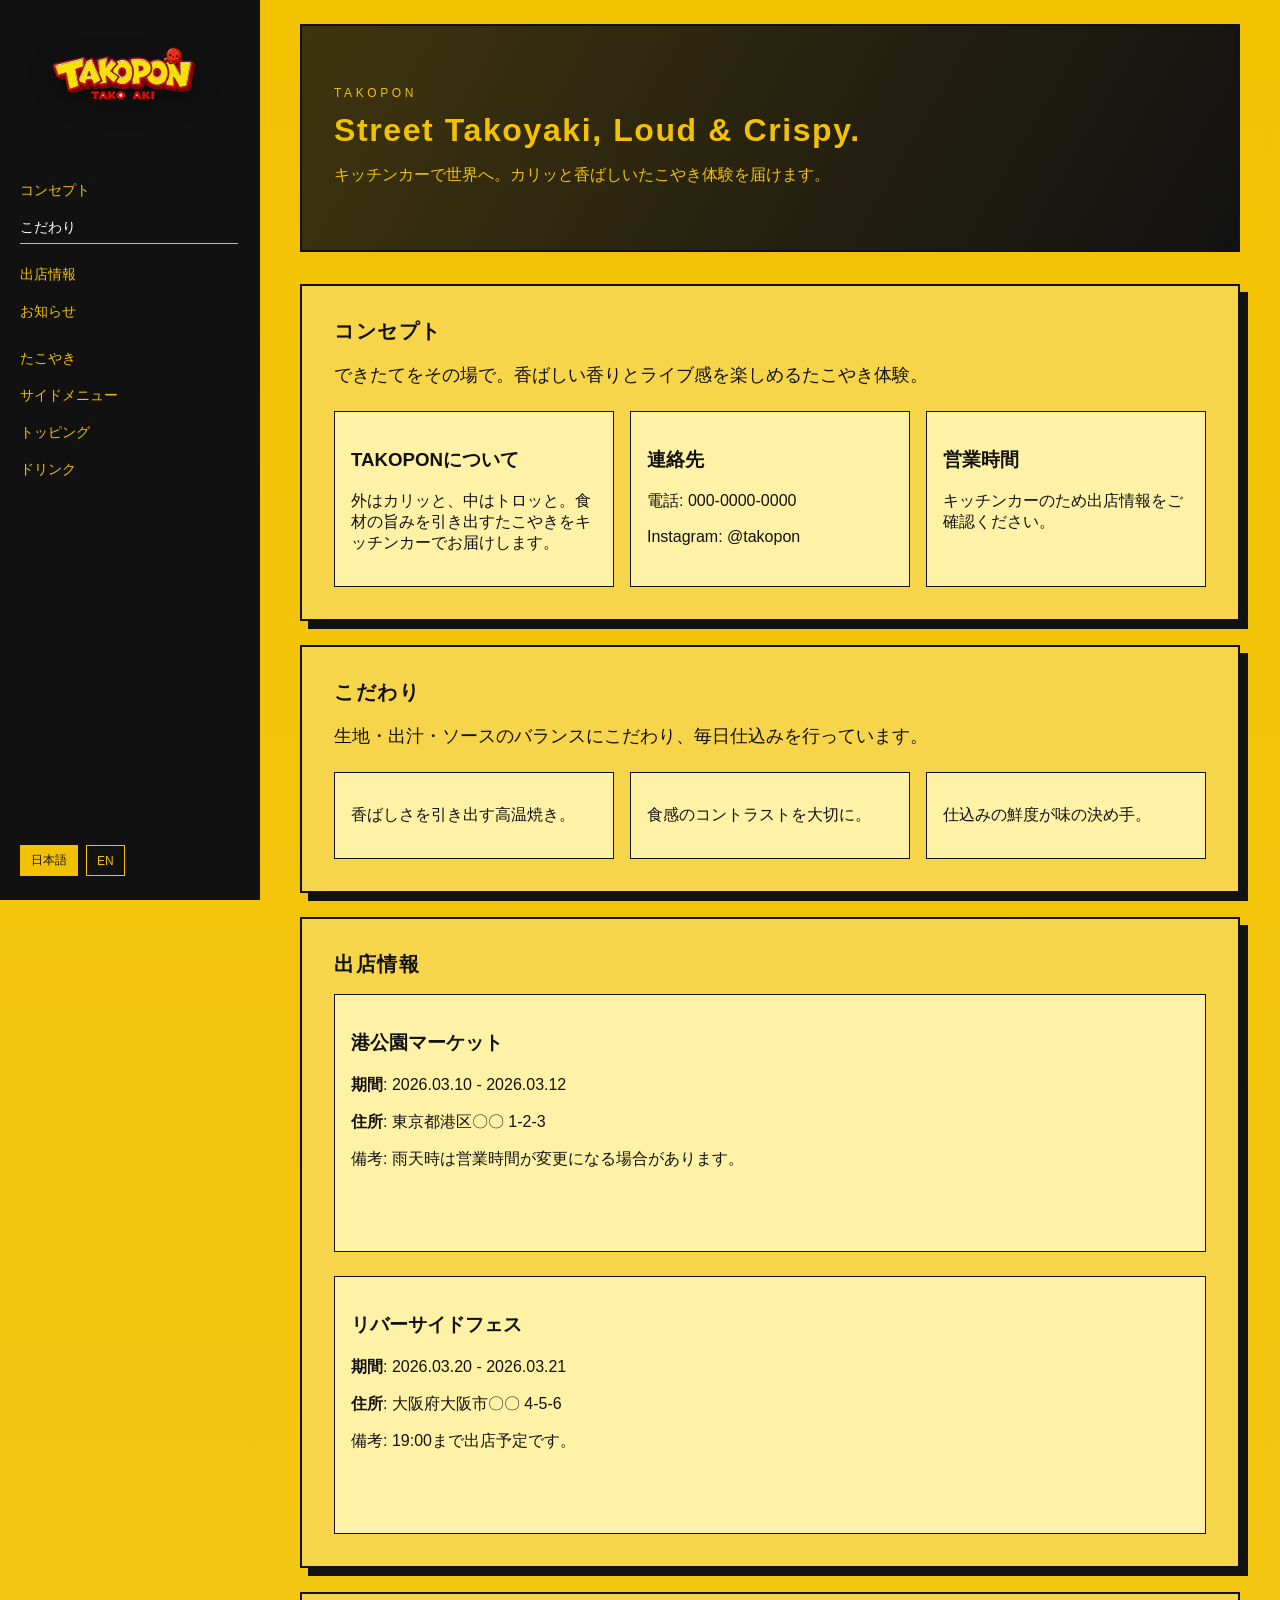
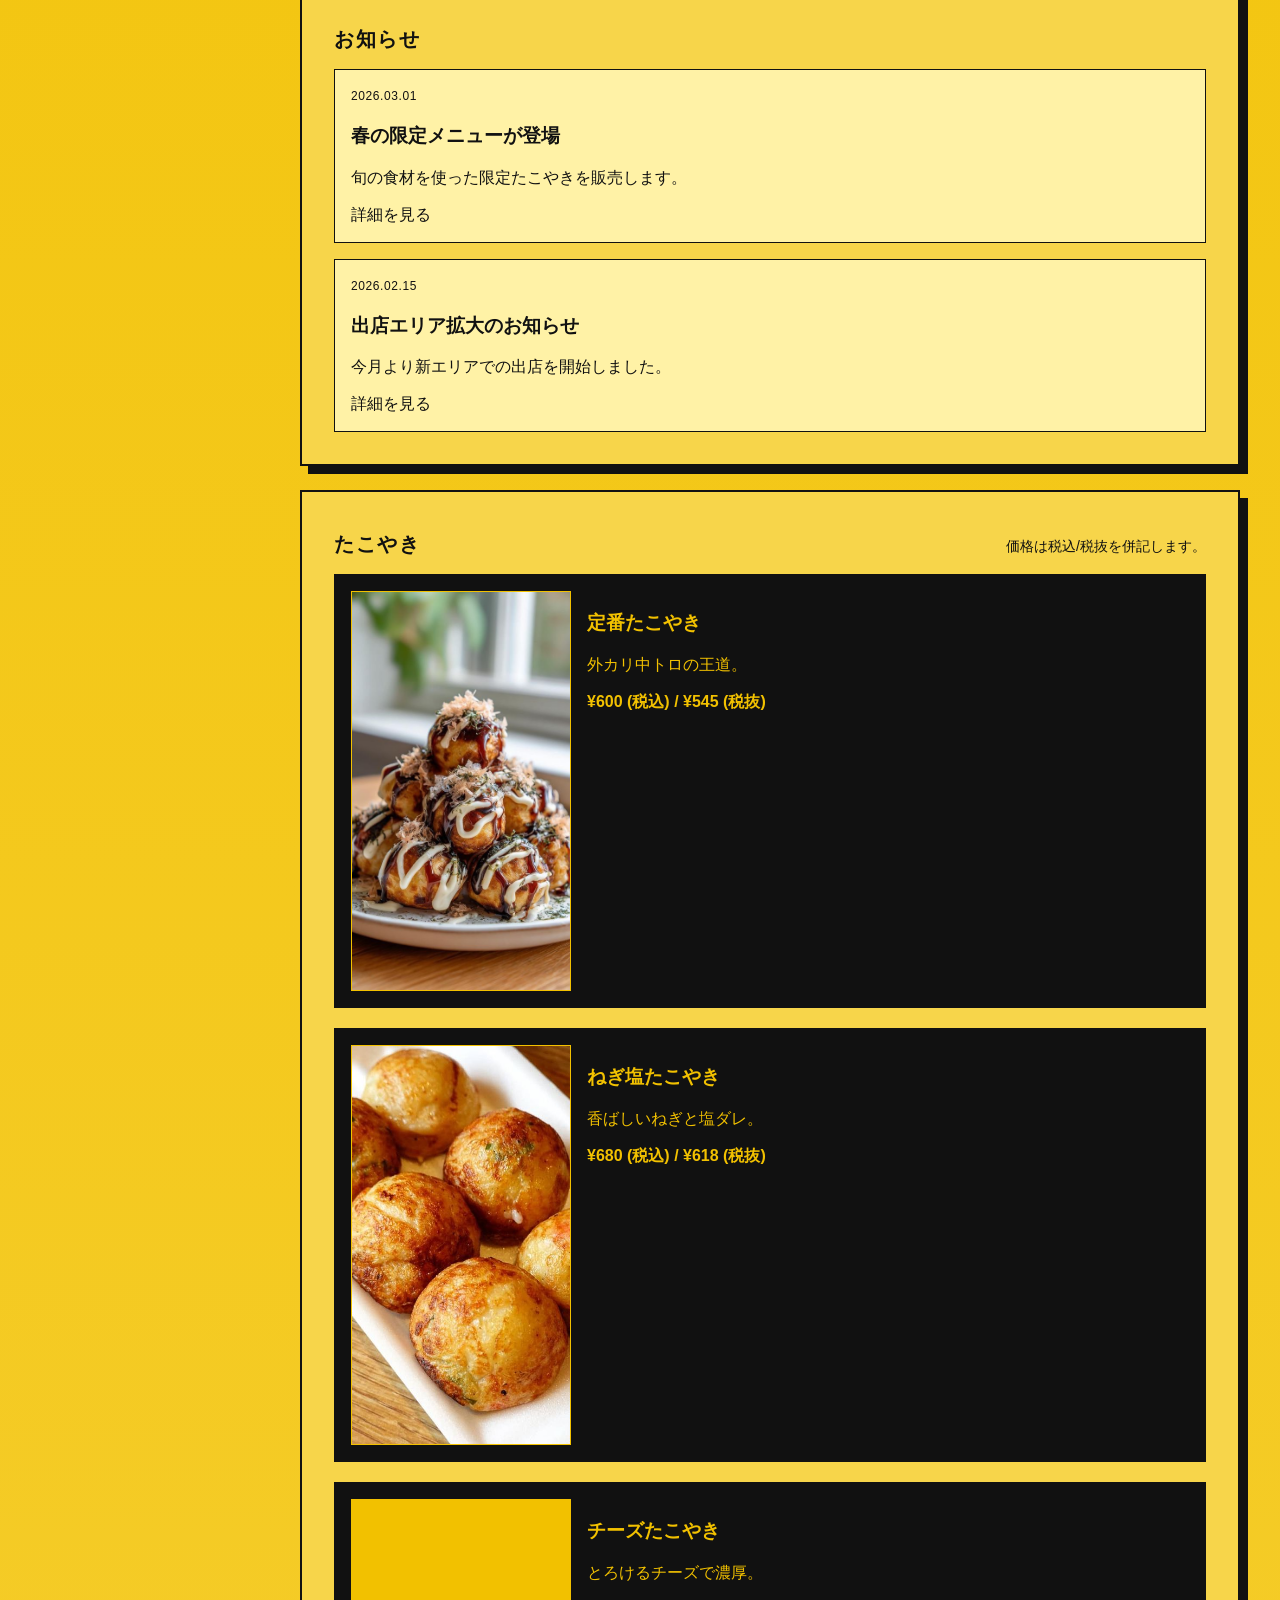
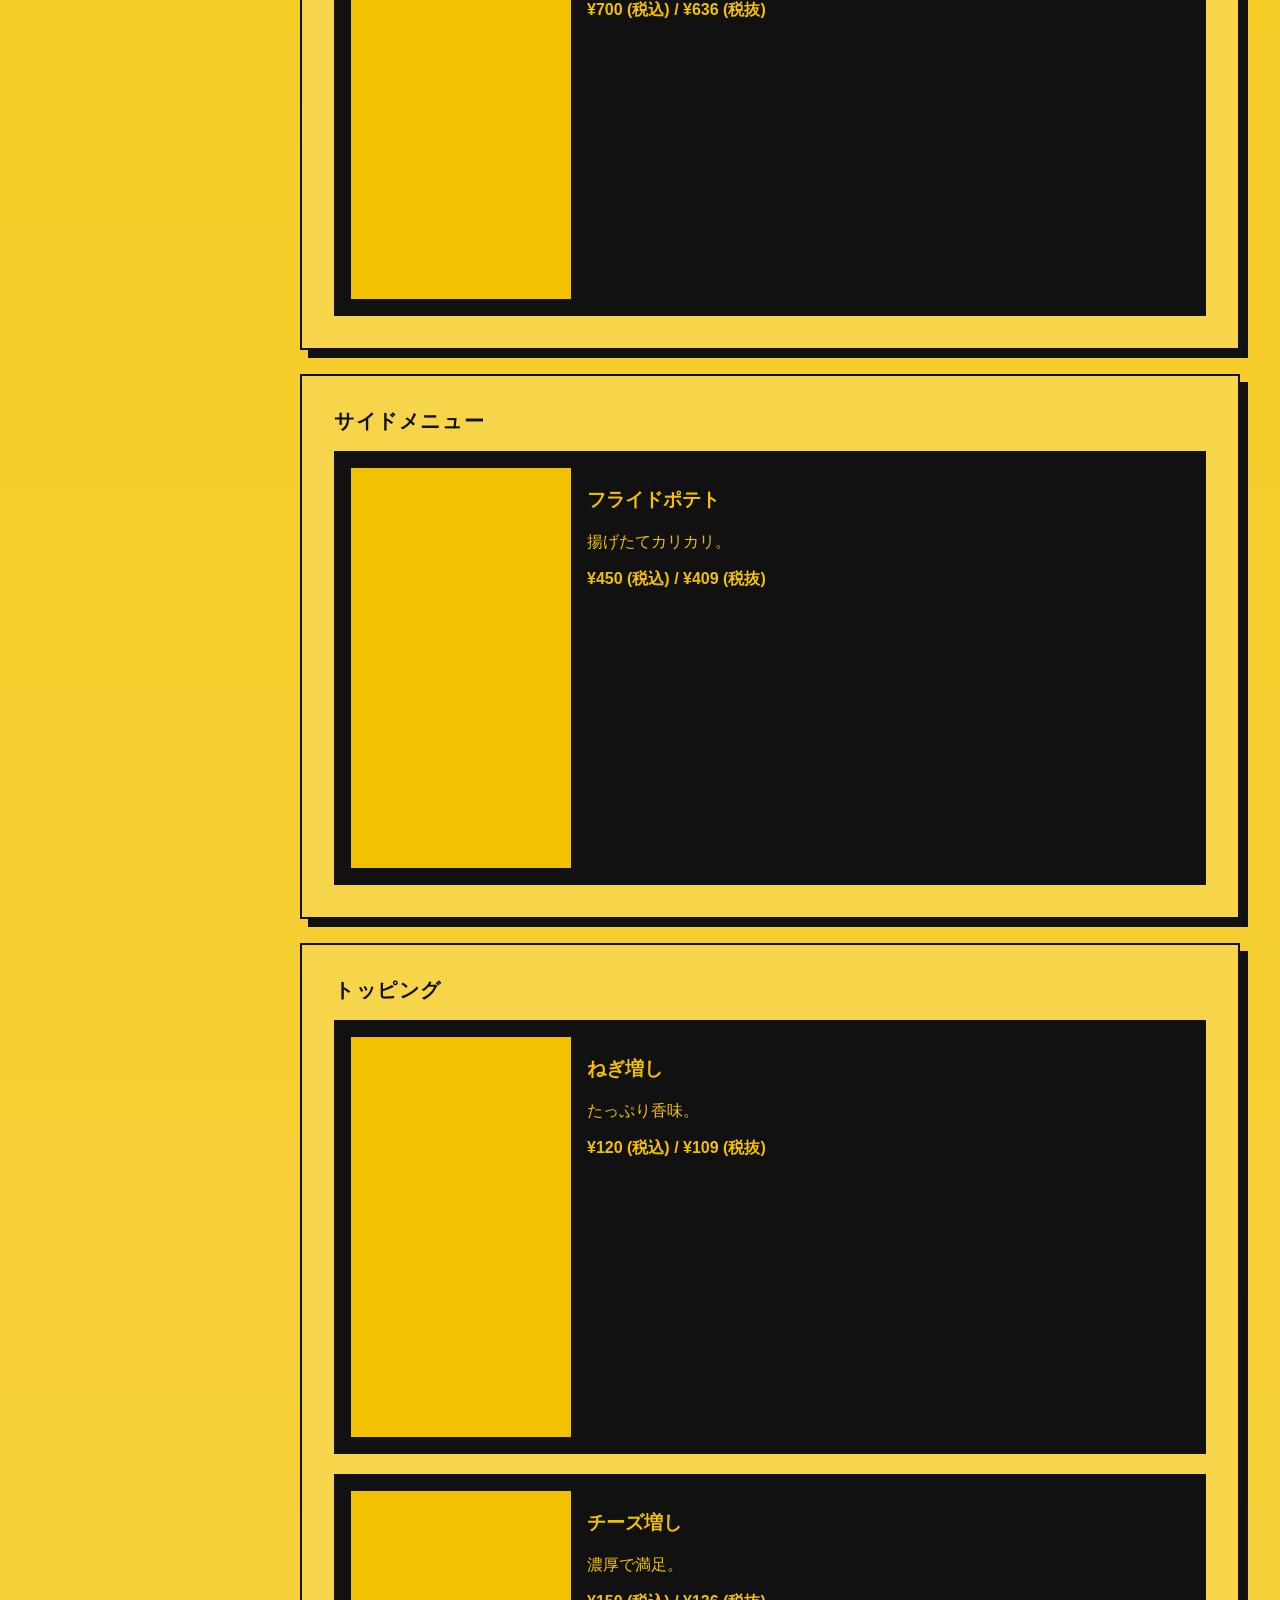
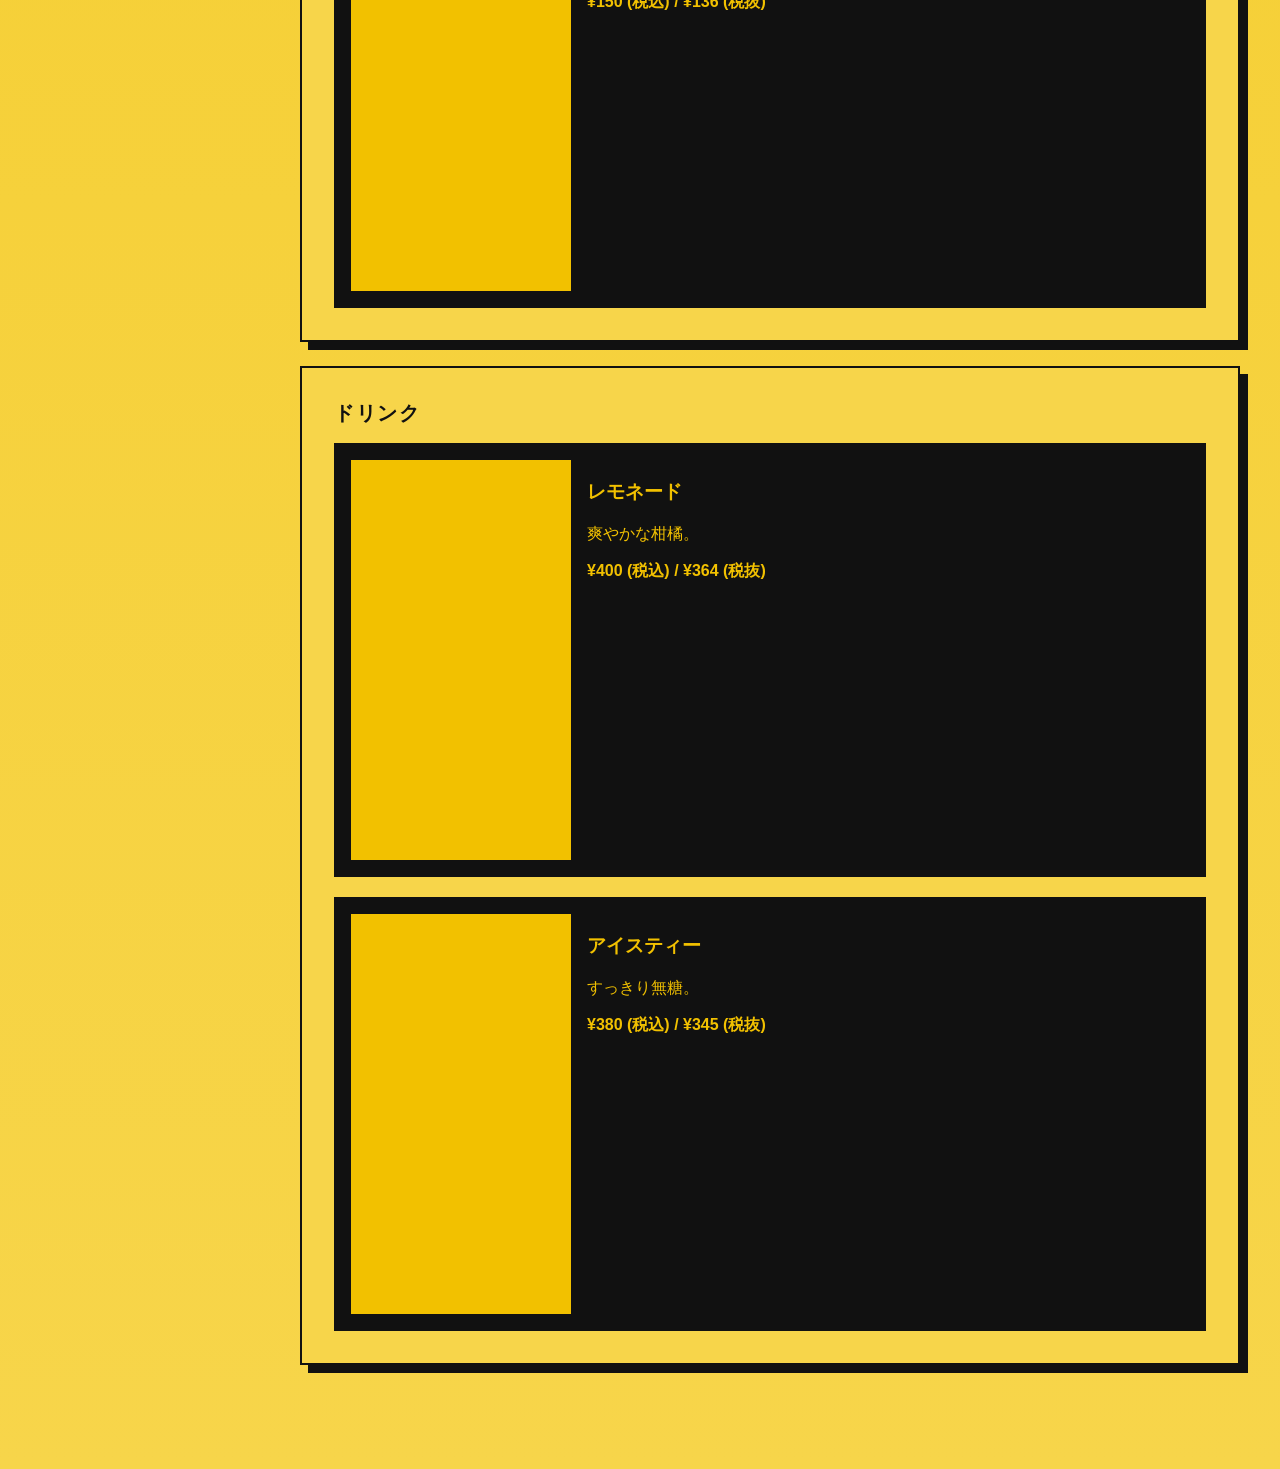
==== src/index.html @ de462a66 "Initial commit" ====
<!doctype html>
<html lang="ja">
  <head>
    <meta charset="utf-8" />
    <meta name="viewport" content="width=device-width, initial-scale=1" />
    <title>TAKOPON | Takoyaki Food Truck</title>
    <link rel="stylesheet" href="./styles.css" />
  </head>
  <body>
    <div class="layout">
      <div class="mobile-topbar">
        <button class="hamburger" type="button" aria-label="Open menu" aria-expanded="false">
          <span></span>
          <span></span>
          <span></span>
        </button>
        <div class="sidebar-brand">
          <img src="../img/file.svg" alt="TAKOPON logo" class="logo" />
          <span class="brand-name">TAKOPON</span>
        </div>
      </div>
      <div class="sidebar-backdrop" aria-hidden="true"></div>
      <aside class="sidebar" aria-hidden="false">
        <div class="sidebar-brand sidebar-brand--desktop">
          <img src="../img/file.svg" alt="TAKOPON logo" class="logo" />
        </div>
        <nav class="sidebar-nav">
          <div class="nav-group">
            
            <a href="#concept" data-i18n="nav.concept">コンセプト</a>
            <a href="#craft" data-i18n="nav.craft">こだわり</a>
          </div>
          <div class="nav-group">
            <a href="#stalls" data-i18n="nav.stalls">出店情報</a>
            <a href="#news" data-i18n="nav.news">お知らせ</a>
          </div>
          <div class="nav-group">
            <a href="#menu-takoyaki" data-i18n="nav.takoyaki">たこやき</a>
            <a href="#menu-side" data-i18n="nav.side">サイドメニュー</a>
            <a href="#menu-topping" data-i18n="nav.topping">トッピング</a>
            <a href="#menu-drink" data-i18n="nav.drink">ドリンク</a>
          </div>
        </nav>
        <div class="lang-toggle" role="group" aria-label="language switch">
          <button type="button" class="lang-btn is-active" data-lang="ja">日本語</button>
          <button type="button" class="lang-btn" data-lang="en">EN</button>
        </div>
      </aside>

      <main class="content">
        <section class="hero reveal">
          <p class="hero-label">TAKOPON</p>
          <h1 data-i18n="hero.title">Street Takoyaki, Loud & Crispy.</h1>
          <p class="hero-sub" data-i18n="hero.subtitle">
            キッチンカーで世界へ。カリッと香ばしいたこやき体験を届けます。
          </p>
        </section>

        <section id="concept" class="section reveal">
          <h2 data-i18n="about.concept.title">コンセプト</h2>
          <p class="lead" data-i18n="about.concept.body">
            できたてをその場で。香ばしい香りとライブ感を楽しめるたこやき体験。
          </p>
          <div class="info-grid">
            <div class="info-card">
              <h3 data-i18n="about.leadTitle">TAKOPONについて</h3>
              <p data-i18n="about.lead">
                外はカリッと、中はトロッと。食材の旨みを引き出すたこやきをキッチンカーでお届けします。
              </p>
            </div>
            <div class="info-card">
              <h3 data-i18n="about.contact.title">連絡先</h3>
              <p>
                <span data-i18n="about.contact.phoneLabel">電話</span>:
                <a href="tel:0000000000">000-0000-0000</a>
              </p>
              <p>
                Instagram:
                <a href="https://instagram.com/" target="_blank" rel="noreferrer">@takopon</a>
              </p>
            </div>
            <div class="info-card">
              <h3 data-i18n="about.hours.title">営業時間</h3>
              <p data-i18n="about.hours.body">
                キッチンカーのため出店情報をご確認ください。
              </p>
            </div>
          </div>
        </section>

        <section id="craft" class="section reveal">
          <h2 data-i18n="about.feature.title">こだわり</h2>
          <p class="lead" data-i18n="about.feature.body">
            生地・出汁・ソースのバランスにこだわり、毎日仕込みを行っています。
          </p>
          <div class="feature-grid">
            <div class="feature-card">
              <p data-i18n="about.feature.item1">香ばしさを引き出す高温焼き。</p>
            </div>
            <div class="feature-card">
              <p data-i18n="about.feature.item2">食感のコントラストを大切に。</p>
            </div>
            <div class="feature-card">
              <p data-i18n="about.feature.item3">仕込みの鮮度が味の決め手。</p>
            </div>
          </div>
        </section>

        <section id="stalls" class="section reveal">
          <h2 data-i18n="stalls.title">出店情報</h2>
          <div class="stall-list">
            <article class="stall-card reveal">
              <div class="stall-info">
                <h3 data-i18n="stalls.item1.name">港公園マーケット</h3>
                <p>
                  <strong data-i18n="stalls.period">期間</strong>:
                  <span data-i18n="stalls.item1.period">2026.03.10 - 2026.03.12</span>
                </p>
                <p>
                  <strong data-i18n="stalls.address">住所</strong>:
                  <span data-i18n="stalls.item1.address">東京都港区〇〇 1-2-3</span>
                </p>
                <p data-i18n="stalls.item1.note">
                  備考: 雨天時は営業時間が変更になる場合があります。
                </p>
              </div>
              <div class="stall-map">
                <iframe
                  title="map-1"
                  src="https://www.google.com/maps?q=Tokyo%20Station&output=embed"
                  loading="lazy"
                  referrerpolicy="no-referrer-when-downgrade"
                ></iframe>
              </div>
            </article>
            <article class="stall-card reveal">
              <div class="stall-info">
                <h3 data-i18n="stalls.item2.name">リバーサイドフェス</h3>
                <p>
                  <strong data-i18n="stalls.period">期間</strong>:
                  <span data-i18n="stalls.item2.period">2026.03.20 - 2026.03.21</span>
                </p>
                <p>
                  <strong data-i18n="stalls.address">住所</strong>:
                  <span data-i18n="stalls.item2.address">大阪府大阪市〇〇 4-5-6</span>
                </p>
                <p data-i18n="stalls.item2.note">備考: 19:00まで出店予定です。</p>
              </div>
              <div class="stall-map">
                <iframe
                  title="map-2"
                  src="https://www.google.com/maps?q=Osaka%20Station&output=embed"
                  loading="lazy"
                  referrerpolicy="no-referrer-when-downgrade"
                ></iframe>
              </div>
            </article>
          </div>
        </section>

        <section id="news" class="section reveal">
          <h2 data-i18n="news.title">お知らせ</h2>
          <div class="news-list">
            <article class="news-item reveal">
              <time datetime="2026-03-01">2026.03.01</time>
              <h3 data-i18n="news.item1.title">春の限定メニューが登場</h3>
              <p data-i18n="news.item1.body">
                旬の食材を使った限定たこやきを販売します。
              </p>
              <a
                href="https://example.com"
                target="_blank"
                rel="noreferrer"
                data-i18n="news.link"
              >
                詳細を見る
              </a>
            </article>
            <article class="news-item reveal">
              <time datetime="2026-02-15">2026.02.15</time>
              <h3 data-i18n="news.item2.title">出店エリア拡大のお知らせ</h3>
              <p data-i18n="news.item2.body">
                今月より新エリアでの出店を開始しました。
              </p>
              <a
                href="https://example.com"
                target="_blank"
                rel="noreferrer"
                data-i18n="news.link"
              >
                詳細を見る
              </a>
            </article>
          </div>
        </section>

        <section id="menu-takoyaki" class="section reveal">
          <div class="section-head">
            <h2 data-i18n="menu.takoyaki.title">たこやき</h2>
            <p class="muted" data-i18n="menu.note">価格は税込/税抜を併記します。</p>
          </div>
          <div class="menu-grid">
            <div class="menu-card reveal">
              <img class="menu-image" src="../img/menyu_1.jpg" alt="定番たこやき" />
              <div class="menu-body">
                <h3 data-i18n="menu.item1.name">定番たこやき</h3>
                <p data-i18n="menu.item1.desc">外カリ中トロの王道。</p>
                <p class="price">¥600 (税込) / ¥545 (税抜)</p>
              </div>
            </div>
            <div class="menu-card reveal">
              <img class="menu-image" src="../img/menyu_2.jpg" alt="ねぎ塩たこやき" />
              <div class="menu-body">
                <h3 data-i18n="menu.item2.name">ねぎ塩たこやき</h3>
                <p data-i18n="menu.item2.desc">香ばしいねぎと塩ダレ。</p>
                <p class="price">¥680 (税込) / ¥618 (税抜)</p>
              </div>
            </div>
            <div class="menu-card reveal">
              <div class="menu-image placeholder"></div>
              <div class="menu-body">
                <h3 data-i18n="menu.item3.name">チーズたこやき</h3>
                <p data-i18n="menu.item3.desc">とろけるチーズで濃厚。</p>
                <p class="price">¥700 (税込) / ¥636 (税抜)</p>
              </div>
            </div>
          </div>
        </section>

        <section id="menu-side" class="section reveal">
          <h2 data-i18n="menu.side.title">サイドメニュー</h2>
          <div class="menu-grid">
            <div class="menu-card reveal">
              <div class="menu-image placeholder"></div>
              <div class="menu-body">
                <h3 data-i18n="menu.side.item1.name">フライドポテト</h3>
                <p data-i18n="menu.side.item1.desc">揚げたてカリカリ。</p>
                <p class="price">¥450 (税込) / ¥409 (税抜)</p>
              </div>
            </div>
          </div>
        </section>

        <section id="menu-topping" class="section reveal">
          <h2 data-i18n="menu.topping.title">トッピング</h2>
          <div class="menu-grid">
            <div class="menu-card reveal">
              <div class="menu-image placeholder"></div>
              <div class="menu-body">
                <h3 data-i18n="menu.topping.item1.name">ねぎ増し</h3>
                <p data-i18n="menu.topping.item1.desc">たっぷり香味。</p>
                <p class="price">¥120 (税込) / ¥109 (税抜)</p>
              </div>
            </div>
            <div class="menu-card reveal">
              <div class="menu-image placeholder"></div>
              <div class="menu-body">
                <h3 data-i18n="menu.topping.item2.name">チーズ増し</h3>
                <p data-i18n="menu.topping.item2.desc">濃厚で満足。</p>
                <p class="price">¥150 (税込) / ¥136 (税抜)</p>
              </div>
            </div>
          </div>
        </section>

        <section id="menu-drink" class="section reveal">
          <h2 data-i18n="menu.drink.title">ドリンク</h2>
          <div class="menu-grid">
            <div class="menu-card reveal">
              <div class="menu-image placeholder"></div>
              <div class="menu-body">
                <h3 data-i18n="menu.drink.item1.name">レモネード</h3>
                <p data-i18n="menu.drink.item1.desc">爽やかな柑橘。</p>
                <p class="price">¥400 (税込) / ¥364 (税抜)</p>
              </div>
            </div>
            <div class="menu-card reveal">
              <div class="menu-image placeholder"></div>
              <div class="menu-body">
                <h3 data-i18n="menu.drink.item2.name">アイスティー</h3>
                <p data-i18n="menu.drink.item2.desc">すっきり無糖。</p>
                <p class="price">¥380 (税込) / ¥345 (税抜)</p>
              </div>
            </div>
          </div>
        </section>
      </main>
    </div>

    <script src="./app.js"></script>
  </body>
</html>
---- src/styles.css ----
* {
  box-sizing: border-box;
}

body {
  margin: 0;
  font-family: "Helvetica Neue", Arial, sans-serif;
  background: linear-gradient(180deg, #f2c100 0%, #f7d54a 100%);
  color: #111;
}

a {
  color: inherit;
  text-decoration: none;
}

.layout {
  display: flex;
  min-height: 100vh;
}

.mobile-topbar {
  display: none;
}

.sidebar {
  width: 260px;
  background: #111;
  color: #f2c100;
  padding: 24px 20px;
  position: sticky;
  top: 0;
  height: 100vh;
  border-right: 2px solid #111;
  display: flex;
  flex-direction: column;
  gap: 24px;
}

.sidebar-brand {
  display: flex;
  align-items: center;
  gap: 12px;
}

.sidebar-brand--desktop {
  margin-bottom: 8px;
  flex-direction: column;
  align-items: center;
  text-align: center;
}

.logo {
  height: 64px;
  width: auto;
  display: block;
  filter: drop-shadow(0 6px 12px rgba(0, 0, 0, 0.4));
}

.sidebar .logo {
  height: 120px;
  transform: translateX(-6px);
}

.brand-name {
  font-size: 18px;
  letter-spacing: 0.12em;
}

.sidebar-nav {
  display: grid;
  gap: 16px;
}

.nav-group {
  display: grid;
  gap: 6px;
}

.nav-title {
  margin: 0;
  font-size: 12px;
  letter-spacing: 0.12em;
  text-transform: uppercase;
  opacity: 0.7;
}

.nav-title--main {
  font-size: 14px;
  letter-spacing: 0.2em;
  opacity: 1;
}

.sidebar-nav a {
  color: #f2c100;
  text-decoration: none;
  font-size: 14px;
  padding: 6px 0;
  border-bottom: 1px solid transparent;
  transition: all 0.2s ease;
}

.sidebar-nav a:hover,
.sidebar-nav a.is-active {
  color: #fff;
  border-bottom-color: #f2c100;
}

.lang-toggle {
  display: flex;
  gap: 8px;
  margin-top: auto;
}

.lang-btn {
  border: 1px solid #f2c100;
  background: transparent;
  color: #f2c100;
  padding: 6px 10px;
  font-size: 12px;
  cursor: pointer;
  transition: all 0.2s ease;
}

.lang-btn.is-active {
  background: #f2c100;
  color: #111;
}

.lang-btn:hover {
  transform: translateY(-1px);
}

.content {
  flex: 1;
  padding: 24px 40px 80px;
}

.hero {
  border: 2px solid #111;
  padding: 48px 32px;
  background: #111;
  color: #f2c100;
  margin-bottom: 32px;
  position: relative;
  overflow: hidden;
}

.hero::after {
  content: "";
  position: absolute;
  inset: 0;
  background: linear-gradient(120deg, rgba(242, 193, 0, 0.2), transparent);
}

.hero-label {
  letter-spacing: 0.3em;
  font-size: 12px;
  text-transform: uppercase;
}

.hero h1 {
  margin: 8px 0 12px;
  font-size: 32px;
  letter-spacing: 0.05em;
}

.hero-sub {
  max-width: 560px;
  font-size: 16px;
}

.section {
  border: 2px solid #111;
  background: #f7d54a;
  padding: 32px;
  margin-bottom: 24px;
  box-shadow: 8px 8px 0 #111;
}

.section h2 {
  margin: 0 0 16px;
  font-size: 20px;
  letter-spacing: 0.08em;
  text-transform: uppercase;
}

.section-head {
  display: flex;
  align-items: baseline;
  justify-content: space-between;
  gap: 16px;
  flex-wrap: wrap;
}

.lead {
  font-size: 18px;
  max-width: 680px;
}

.info-grid,
.feature-grid {
  display: grid;
  gap: 16px;
  grid-template-columns: repeat(auto-fit, minmax(220px, 1fr));
  margin-top: 24px;
}

.info-card,
.feature-card {
  border: 1px solid #111;
  padding: 16px;
  background: #fff2a6;
}

.news-list {
  display: grid;
  gap: 16px;
}

.news-item {
  border: 1px solid #111;
  padding: 16px;
  background: #fff2a6;
}

.news-item time {
  font-size: 12px;
  letter-spacing: 0.05em;
}

.menu-grid {
  display: grid;
  gap: 20px;
}

.menu-card {
  display: grid;
  gap: 16px;
  grid-template-columns: minmax(140px, 220px) 1fr;
  border: 1px solid #111;
  padding: 16px;
  background: #111;
  color: #f2c100;
  transition: transform 0.2s ease, box-shadow 0.2s ease;
}

.menu-card:hover {
  transform: translateY(-4px);
  box-shadow: 6px 6px 0 #111;
}

.menu-image {
  border: 1px solid #f2c100;
  aspect-ratio: 1 / 1;
  width: 100%;
  height: 400px;
  object-fit: cover;
}

.placeholder {
  background: #f2c100;
}

.price {
  font-weight: 700;
}

.muted {
  font-size: 14px;
}

.admin-body {
  background: #111;
  color: #f2c100;
}

.admin {
  max-width: 1100px;
  margin: 0 auto;
  padding: 32px 20px 80px;
}

.admin-header {
  display: flex;
  align-items: center;
  gap: 20px;
  margin-bottom: 32px;
  border: 2px solid #f2c100;
  padding: 16px 20px;
}

.admin-logo {
  height: 72px;
}

.admin-section {
  border: 2px solid #f2c100;
  padding: 24px;
  margin-bottom: 24px;
  background: #1b1b1b;
}

.admin-list {
  display: grid;
  gap: 12px;
  margin-bottom: 16px;
}

.admin-card {
  display: flex;
  align-items: center;
  justify-content: space-between;
  gap: 16px;
  padding: 12px 16px;
  border: 1px solid #f2c100;
}

.admin-actions {
  display: flex;
  gap: 8px;
  flex-shrink: 0;
}

.admin-form {
  display: grid;
  gap: 12px;
}

.admin-form label {
  display: grid;
  gap: 6px;
  font-size: 14px;
}

.admin-form input,
.admin-form textarea,
.admin-form select {
  padding: 8px 10px;
  border: 1px solid #f2c100;
  background: #111;
  color: #f2c100;
  font-size: 14px;
}

.form-row {
  display: grid;
  gap: 12px;
  grid-template-columns: repeat(auto-fit, minmax(180px, 1fr));
}

.admin-btn {
  border: 1px solid #f2c100;
  background: #f2c100;
  color: #111;
  padding: 8px 14px;
  font-size: 13px;
  cursor: pointer;
}

.admin-btn--ghost {
  background: transparent;
  color: #f2c100;
}

.stall-list {
  display: grid;
  gap: 24px;
}

.stall-card {
  display: grid;
  gap: 20px;
  grid-template-columns: 1.2fr 1fr;
  border: 1px solid #111;
  padding: 16px;
  background: #fff2a6;
}

.stall-map iframe {
  width: 100%;
  min-height: 220px;
  border: 0;
}

.reveal {
  opacity: 0;
  transform: translateY(12px);
  transition: all 0.5s ease;
}

.reveal.is-visible {
  opacity: 1;
  transform: translateY(0);
}

@media (max-width: 980px) {
  .layout {
    flex-direction: column;
  }

  .mobile-topbar {
    position: sticky;
    top: 0;
    z-index: 20;
    display: flex;
    align-items: center;
    justify-content: space-between;
    gap: 16px;
    background: #111;
    color: #f2c100;
    padding: 12px 16px;
    border-bottom: 2px solid #111;
  }

  .hamburger {
    width: 44px;
    height: 44px;
    border: 1px solid #f2c100;
    background: transparent;
    display: grid;
    place-items: center;
    gap: 4px;
    cursor: pointer;
  }

  .hamburger span {
    display: block;
    width: 20px;
    height: 2px;
    background: #f2c100;
    transition: transform 0.2s ease, opacity 0.2s ease;
  }

  .sidebar-backdrop {
    position: fixed;
    inset: 0;
    background: rgba(0, 0, 0, 0.5);
    opacity: 0;
    pointer-events: none;
    transition: opacity 0.2s ease;
    z-index: 15;
  }

  .sidebar {
    position: fixed;
    top: 0;
    left: 0;
    height: 100vh;
    transform: translateX(-100%);
    transition: transform 0.25s ease;
    z-index: 20;
  }

  .sidebar-nav {
    grid-template-columns: repeat(auto-fit, minmax(160px, 1fr));
  }

  .sidebar-open .sidebar {
    transform: translateX(0);
  }

  .sidebar-open .sidebar-backdrop {
    opacity: 1;
    pointer-events: auto;
  }

  .sidebar-open .hamburger span:nth-child(1) {
    transform: translateY(6px) rotate(45deg);
  }

  .sidebar-open .hamburger span:nth-child(2) {
    opacity: 0;
  }

  .sidebar-open .hamburger span:nth-child(3) {
    transform: translateY(-6px) rotate(-45deg);
  }
}

@media (max-width: 780px) {
  .content {
    padding: 24px 16px 64px;
  }

  .menu-card {
    grid-template-columns: 1fr;
  }

  .stall-card {
    grid-template-columns: 1fr;
  }
}
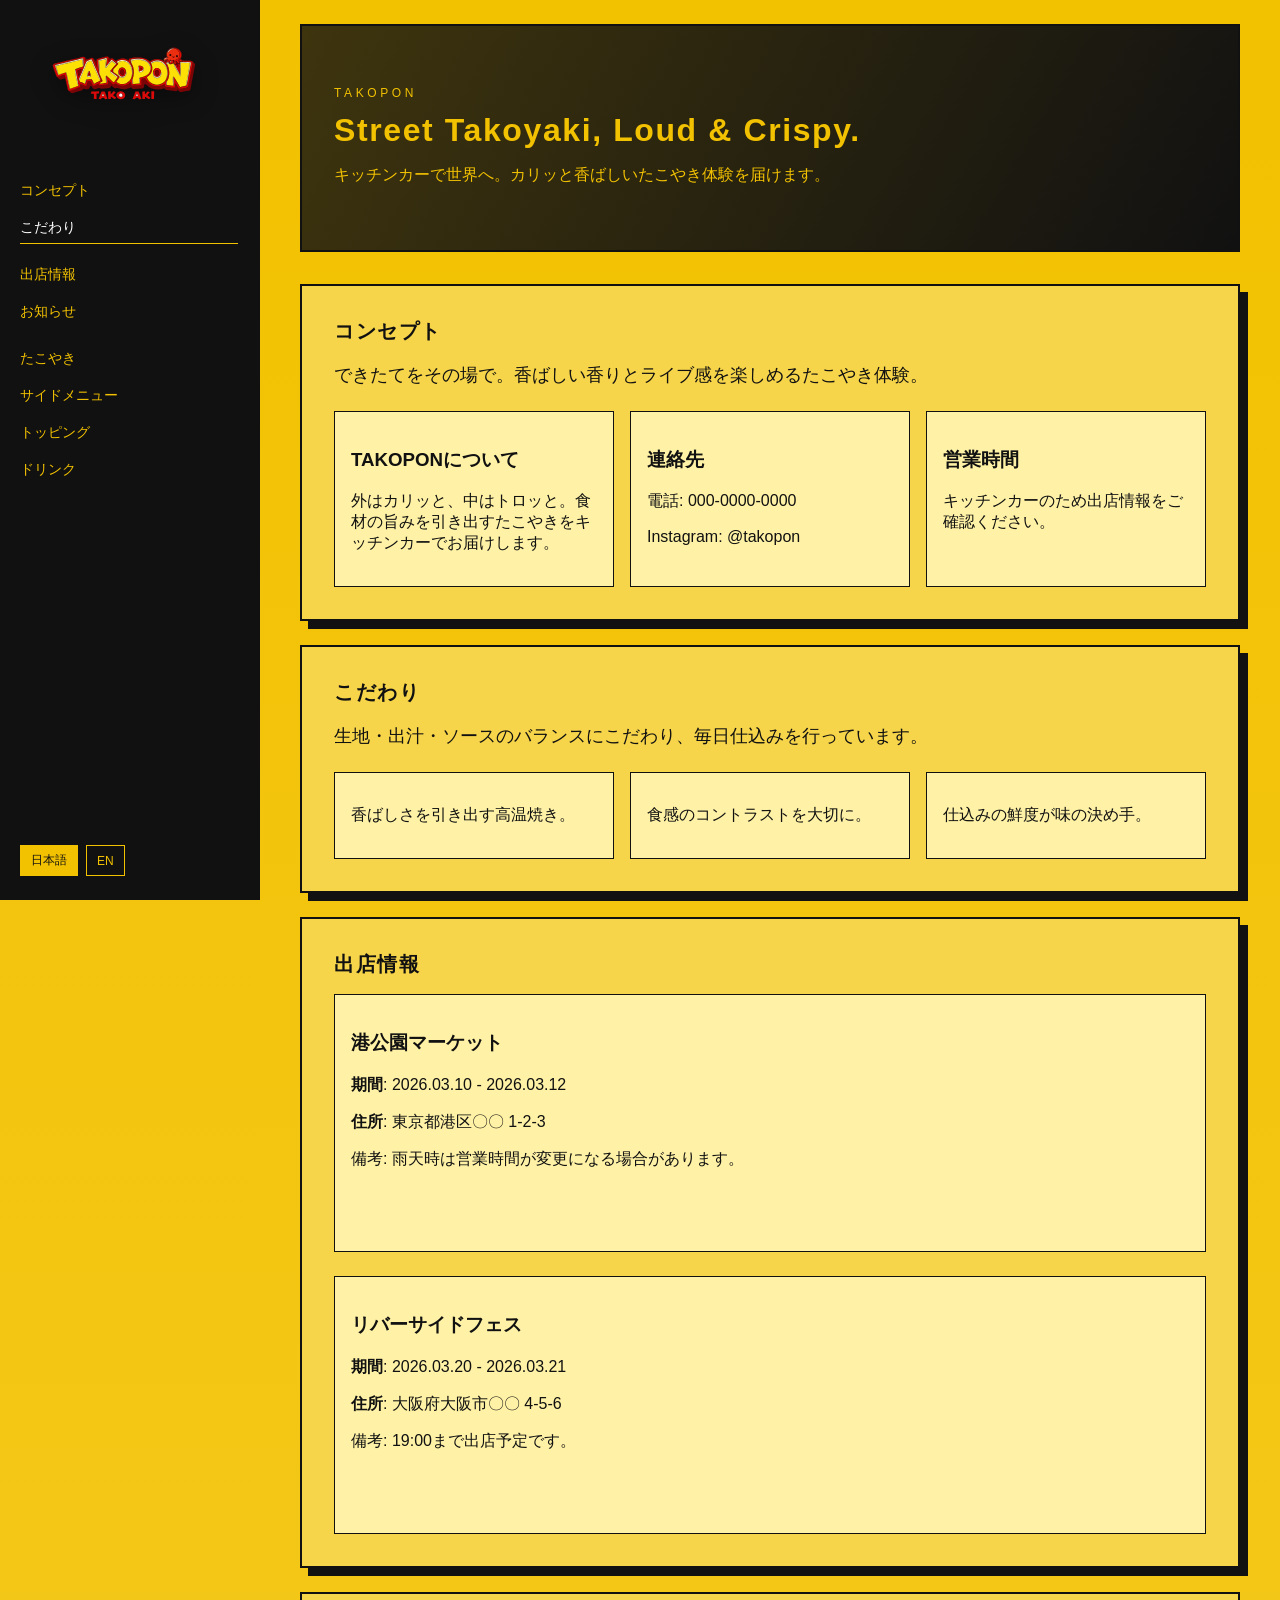
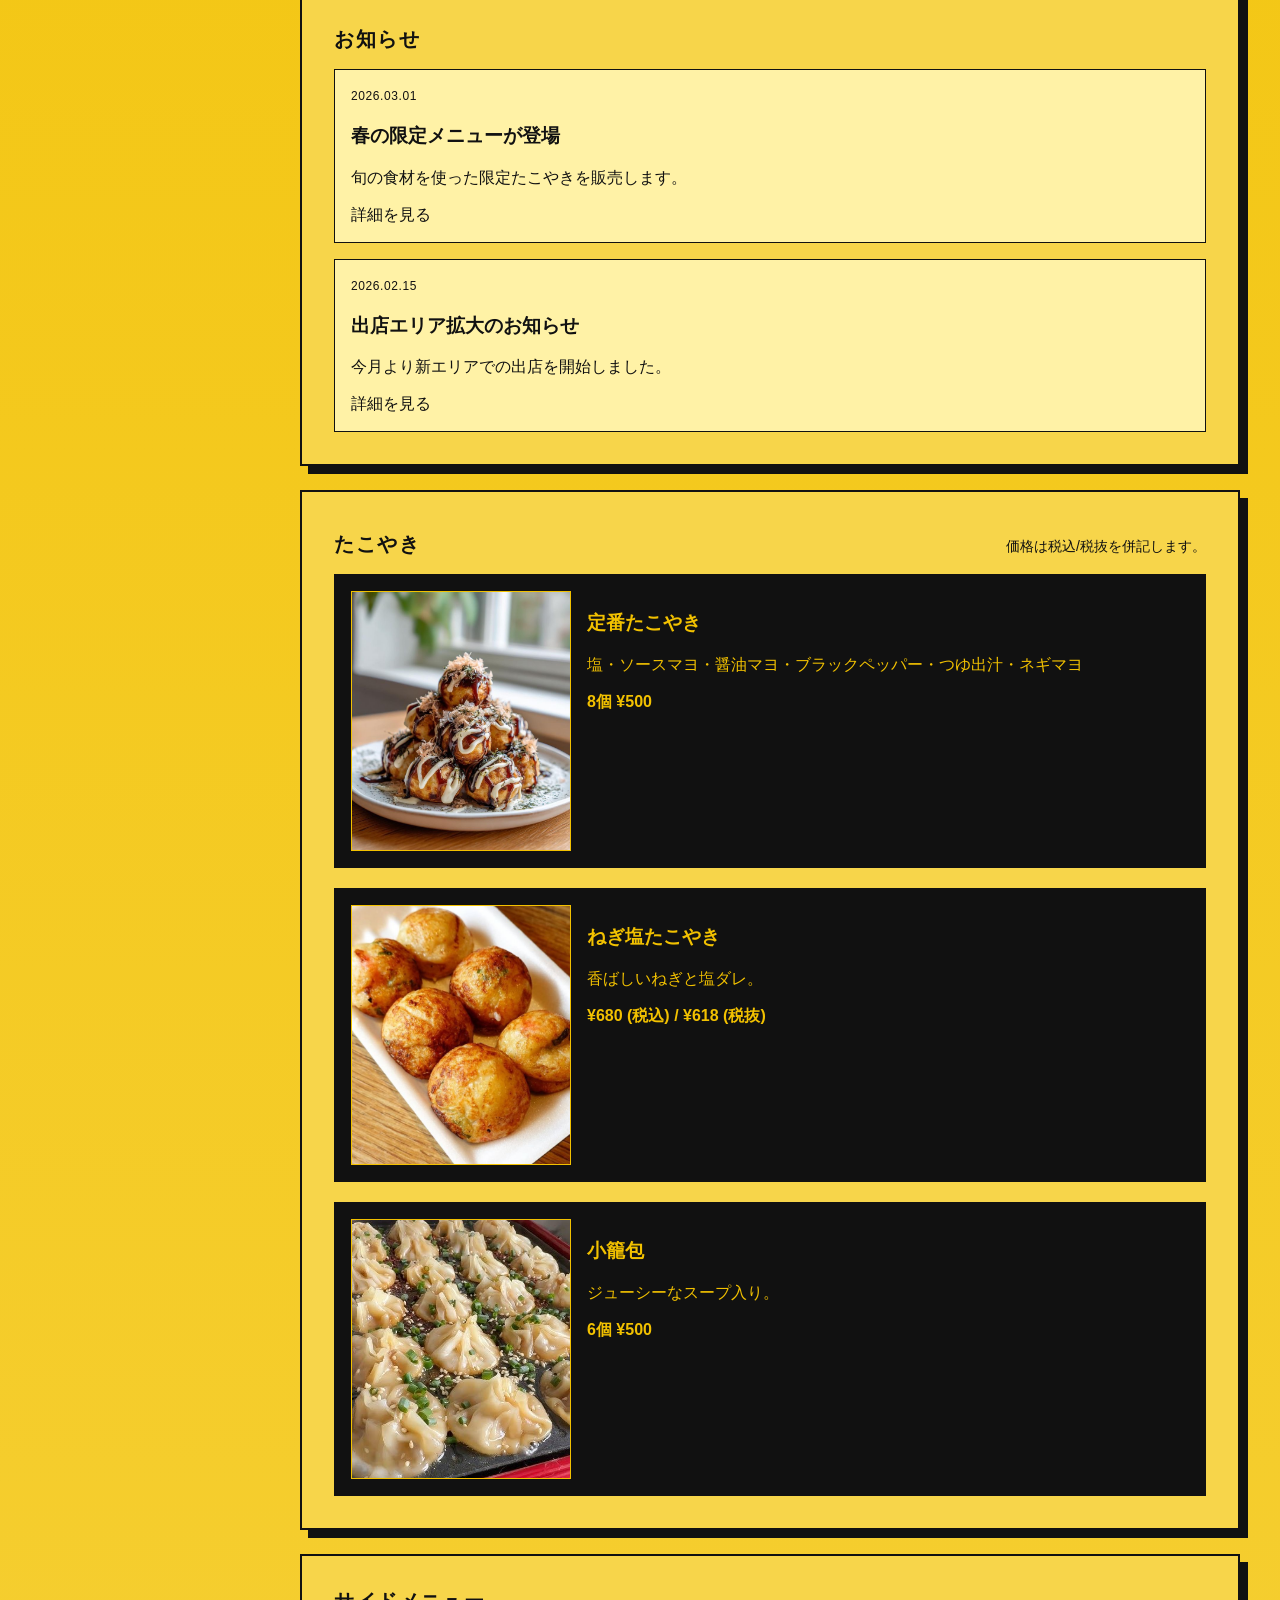
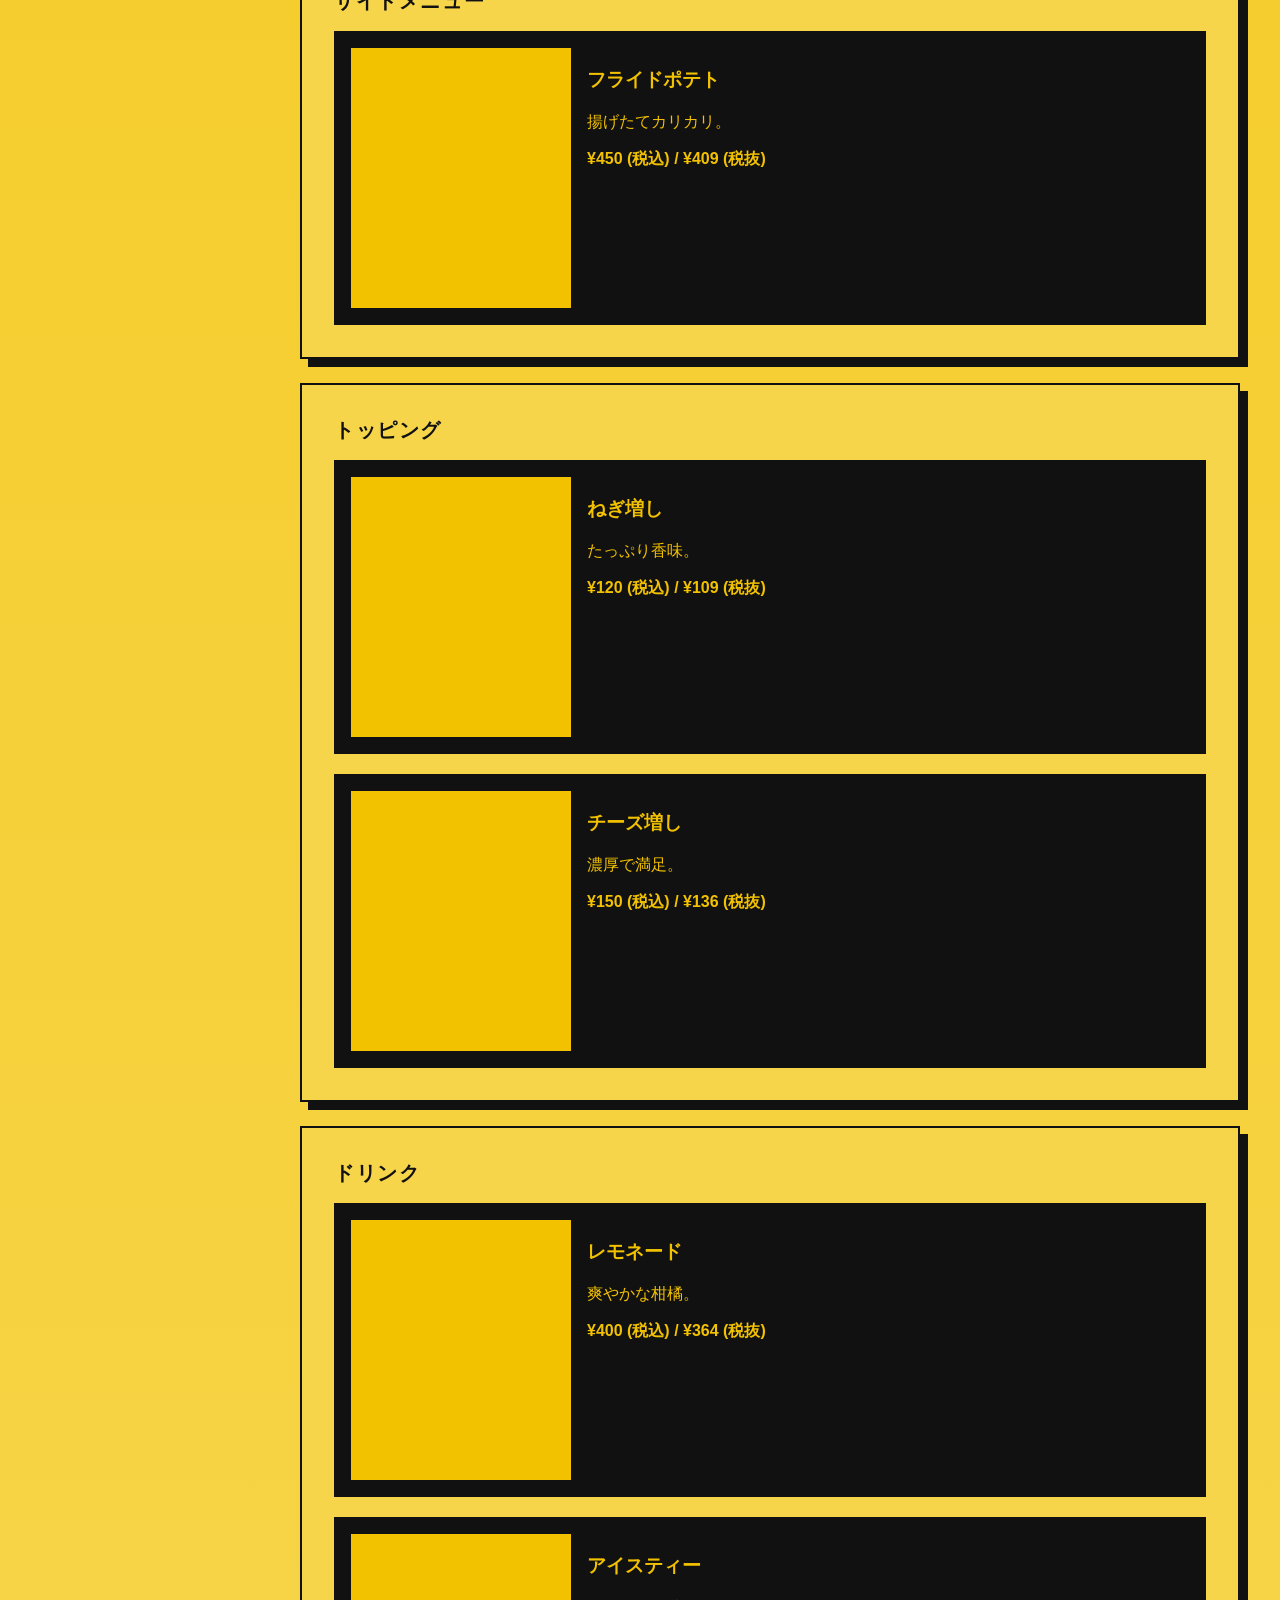
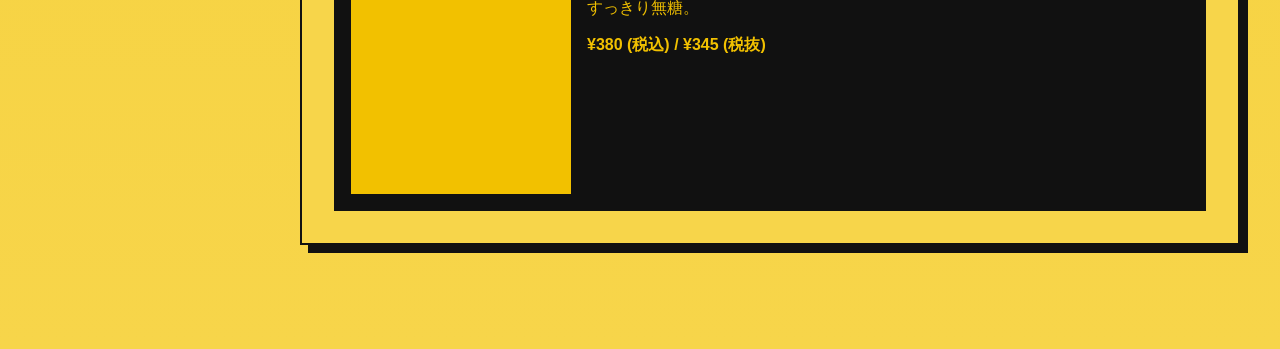
==== commit 9d6d5c28: "Update menu details and translations" ====
--- a/src/index.html
+++ b/src/index.html
@@ -16,7 +16,7 @@
         </button>
         <div class="sidebar-brand">
           <img src="../img/file.svg" alt="TAKOPON logo" class="logo" />
-          <span class="brand-name">TAKOPON</span>
+    
         </div>
       </div>
       <div class="sidebar-backdrop" aria-hidden="true"></div>
@@ -203,9 +203,11 @@
             <div class="menu-card reveal">
               <img class="menu-image" src="../img/menyu_1.jpg" alt="定番たこやき" />
               <div class="menu-body">
-                <h3 data-i18n="menu.item1.name">定番たこやき</h3>
-                <p data-i18n="menu.item1.desc">外カリ中トロの王道。</p>
-                <p class="price">¥600 (税込) / ¥545 (税抜)</p>
+                <h3 data-i18n="menu.item1.name">たこ焼き</h3>
+                <p data-i18n="menu.item1.desc">
+                  塩・ソースマヨ・醤油マヨ・ブラックペッパー・つゆ出汁・ネギマヨ
+                </p>
+                <p class="price">8個 ¥500</p>
               </div>
             </div>
             <div class="menu-card reveal">
@@ -217,11 +219,11 @@
               </div>
             </div>
             <div class="menu-card reveal">
-              <div class="menu-image placeholder"></div>
-              <div class="menu-body">
-                <h3 data-i18n="menu.item3.name">チーズたこやき</h3>
-                <p data-i18n="menu.item3.desc">とろけるチーズで濃厚。</p>
-                <p class="price">¥700 (税込) / ¥636 (税抜)</p>
+              <img class="menu-image" src="../img/menyu_3.jpg" alt="小籠包" />
+              <div class="menu-body">
+                <h3 data-i18n="menu.item3.name">小籠包</h3>
+                <p data-i18n="menu.item3.desc">ジューシーなスープ入り。</p>
+                <p class="price">6個 ¥500</p>
               </div>
             </div>
           </div>
--- a/src/styles.css
+++ b/src/styles.css
@@ -254,7 +254,7 @@
   border: 1px solid #f2c100;
   aspect-ratio: 1 / 1;
   width: 100%;
-  height: 400px;
+  height: clamp(160px, 28vw, 260px);
   object-fit: cover;
 }
 
